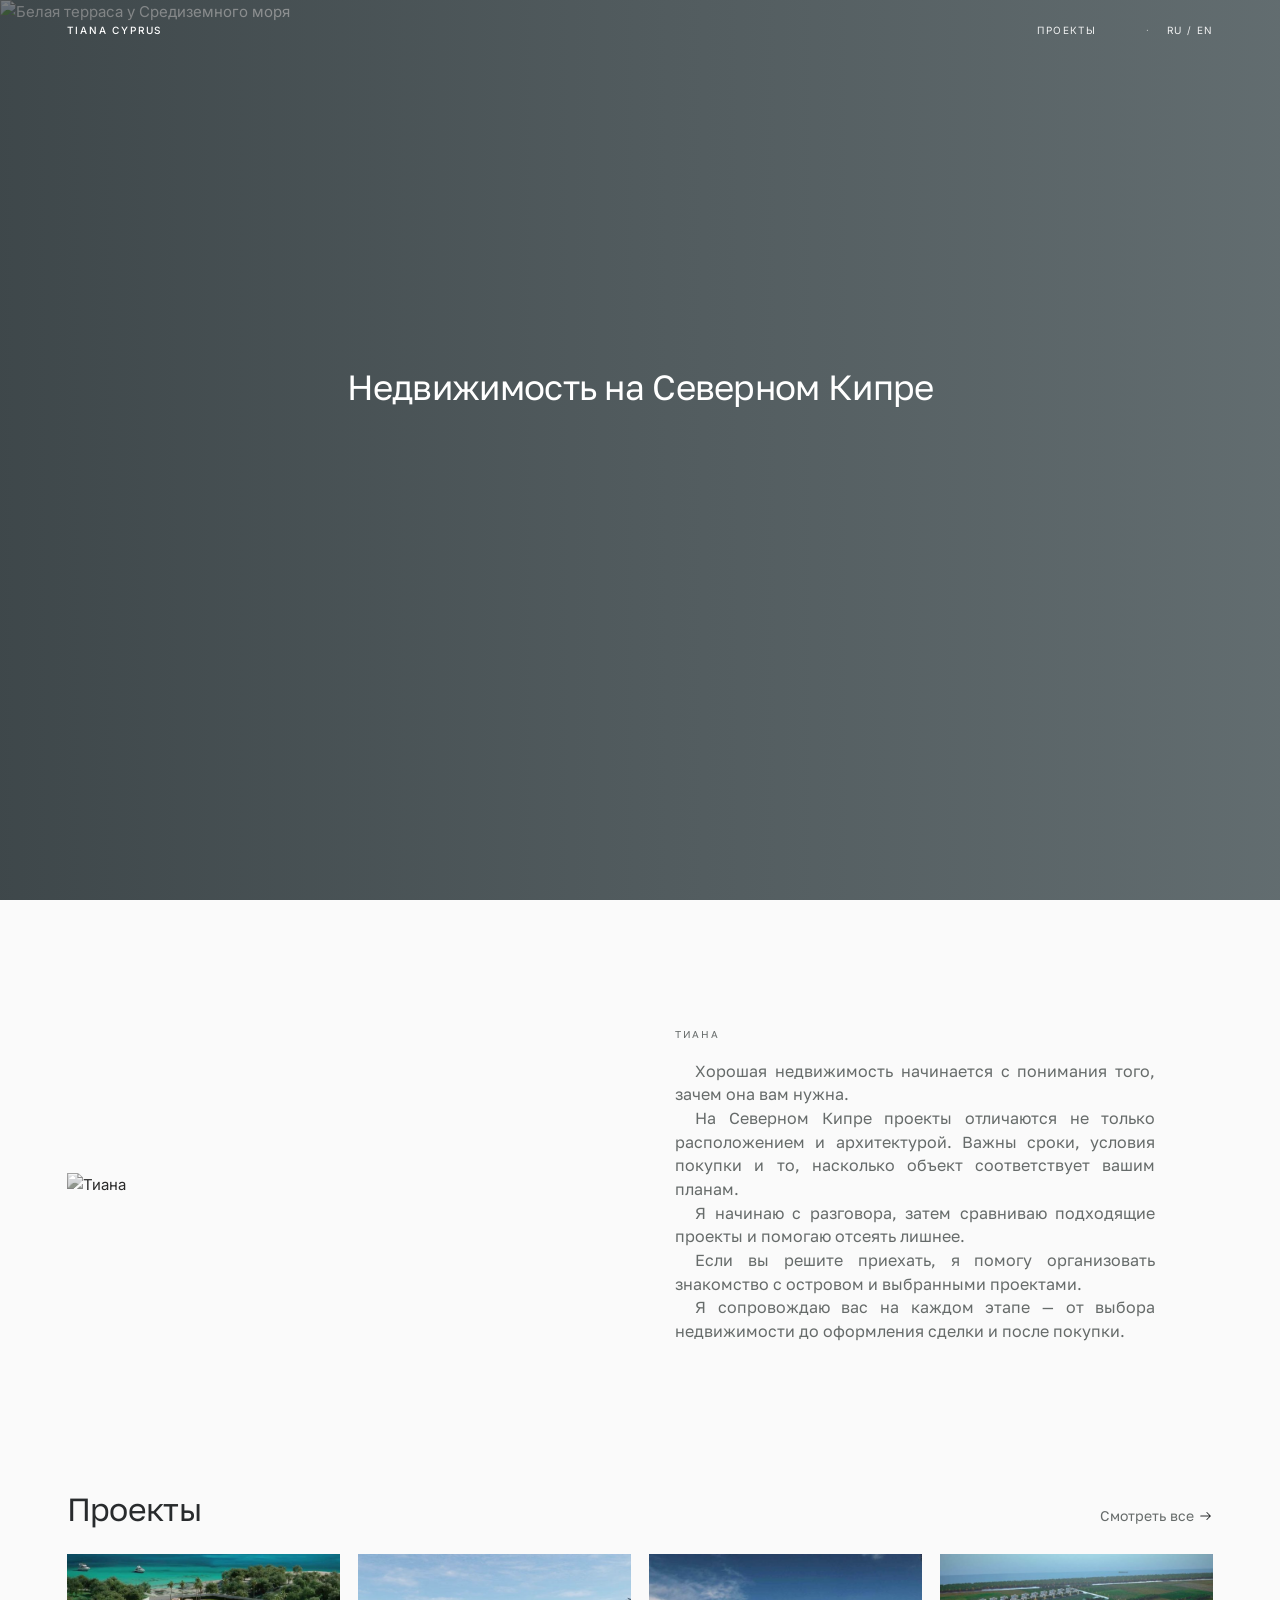
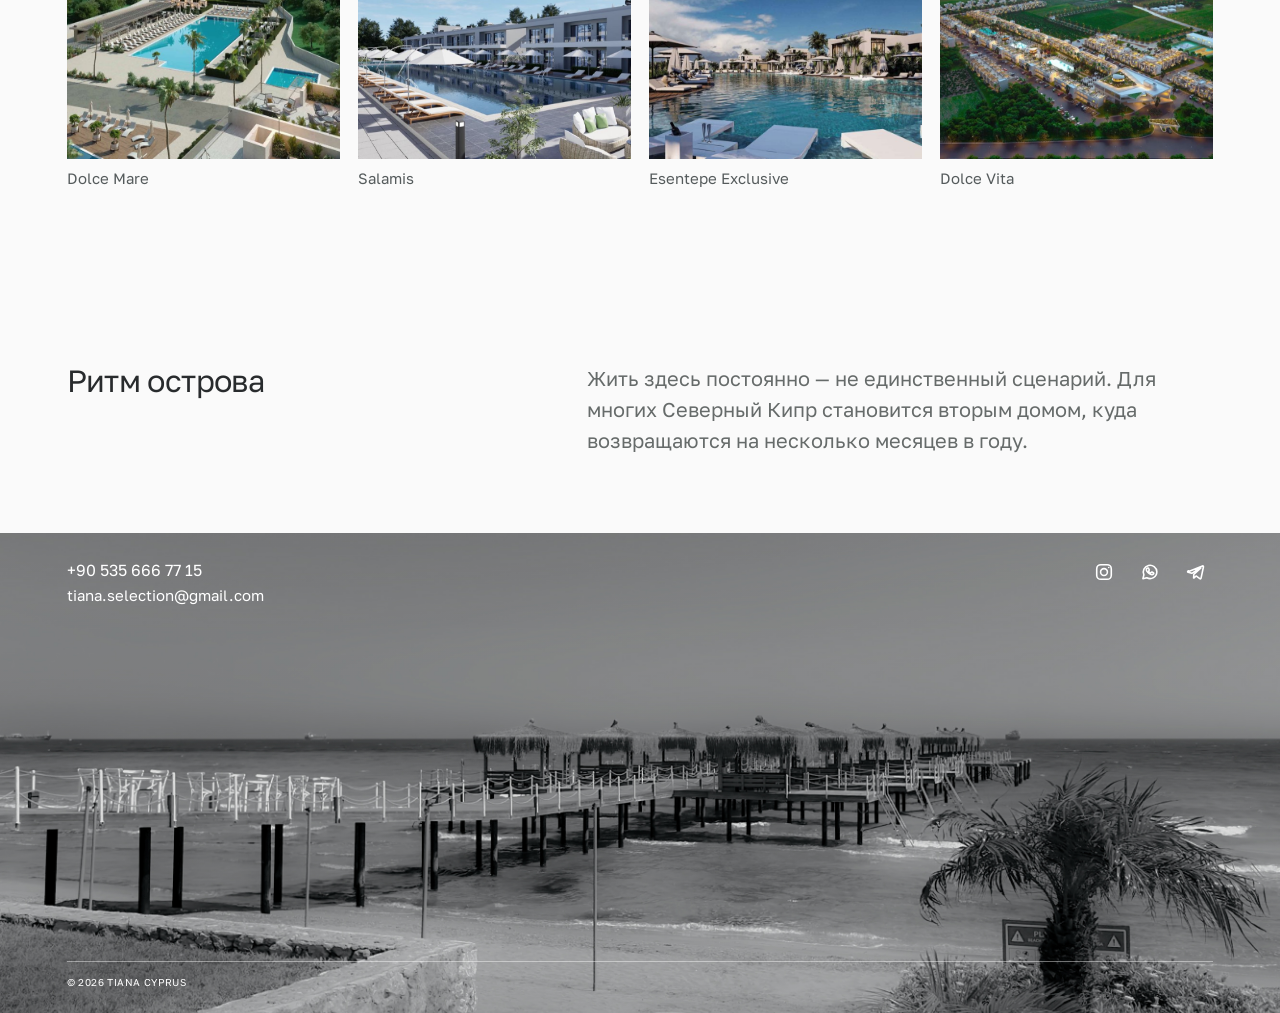
==== index.html @ 81db861c "Widen About editorial column and justify copy" ====
<!doctype html>
<html lang="ru">
<head>
<meta charset="utf-8"><meta name="viewport" content="width=device-width,initial-scale=1">
<title>TIANA CYPRUS — Недвижимость на Северном Кипре</title>
<meta name="description" content="Подбор недвижимости на Северном Кипре: квартиры, виллы и проекты у моря. Индивидуальный подход, сравнение вариантов и сопровождение покупки.">
<link rel="canonical" href="https://tianacyprus.com/">
<meta name="robots" content="index,follow">
<meta property="og:type" content="website">
<meta property="og:site_name" content="TIANA CYPRUS">
<meta property="og:title" content="TIANA CYPRUS — Недвижимость на Северном Кипре">
<meta property="og:description" content="Подбор недвижимости на Северном Кипре: квартиры, виллы и проекты у моря. Индивидуальный подход, сравнение вариантов и сопровождение покупки.">
<meta property="og:url" content="https://tianacyprus.com/">
<meta name="theme-color" content="#555B5C">
<link rel="icon" type="image/svg+xml" href="/favicon.svg?v=20261101-icons-final2">
<link rel="icon" href="/favicon.ico?v=20261101-icons-final2" sizes="any">
<link rel="icon" type="image/png" sizes="16x16" href="/favicon-16x16.png?v=20261101-icons-final2">
<link rel="icon" type="image/png" sizes="32x32" href="/favicon-32x32.png?v=20261101-icons-final2">
<link rel="apple-touch-icon" sizes="180x180" href="/apple-touch-icon.png?v=20261101-icons-final2">
<link rel="manifest" href="/site.webmanifest?v=20261101-icons-final2">
<link rel="preconnect" href="https://fonts.googleapis.com"><link rel="preconnect" href="https://fonts.gstatic.com" crossorigin>
<link href="https://fonts.googleapis.com/css2?family=Inter:wght@400;500;600&display=swap&subset=cyrillic" rel="stylesheet"><link href="https://fonts.googleapis.com/css2?family=Golos+Text:wght@400;500&display=swap" rel="stylesheet">
<style>
:root{--paper:#FAFAFA;--paper2:#FAFAFA;--ink:#282b2d;--soft:#666b6a;--line:#e0e3e1;--olive:#7d8678;--gutter:clamp(22px,5.2vw,84px);--serif:"Inter",Arial,sans-serif;--sans:"Inter",Arial,sans-serif}
*{box-sizing:border-box}html{scroll-behavior:smooth}body{margin:0;background:var(--paper);color:var(--ink);font:400 15px/1.65 var(--sans);-webkit-font-smoothing:antialiased}a{color:inherit;text-decoration:none}img{display:block;width:100%;height:100%;object-fit:cover}.wrap{max-width:1600px;margin:auto;padding-inline:var(--gutter)}
header{position:absolute;top:0;left:0;width:100%;z-index:10;display:flex;align-items:center;gap:34px;padding:22px var(--gutter);font-size:10px;letter-spacing:.14em;text-transform:uppercase;color:rgba(255,255,255,.9);background:transparent}.brand{font-weight:500;letter-spacing:.18em;color:#fff;margin-right:auto}.nav{display:flex;gap:0}.nav a{white-space:nowrap}.lang{white-space:nowrap}@media(min-width:761px){.nav a+a::before,.lang::before{content:"·";margin:0 16px;color:rgba(255,255,255,.58)}}
.hero{position:relative;width:100%;max-width:none;min-height:clamp(520px,72vh,760px);display:flex;align-items:center;justify-content:center;overflow:hidden;margin-top:0;margin-bottom:clamp(72px,10vw,130px);padding:0;color:#fff;background:#697477}.hero-copy{position:relative;z-index:2;width:min(90%,900px);max-width:900px;margin:0 auto;padding:0;text-align:center;transform:translateY(-6vh)}.eyebrow{font:500 10px/1.35 var(--sans);letter-spacing:.16em;text-transform:uppercase;color:rgba(255,255,255,.86);margin-bottom:18px}.hero h1{font:400 35px/1.18 "Golos Text",sans-serif;letter-spacing:-.02em;margin:0 0 16px;max-width:none;white-space:nowrap}.hero-subtitle{font:400 17px/1.55 "Golos Text",sans-serif;letter-spacing:.015em;margin:0 auto;max-width:none;color:rgba(255,255,255,.82)}.hero-link,.text-link{display:inline-flex;gap:8px;align-items:center;padding-bottom:4px;border-bottom:1px solid currentColor;font-size:10px;letter-spacing:.1em;text-transform:uppercase}.hero-link{font:500 13px/1.4 "Golos Text",sans-serif;letter-spacing:0;text-transform:none;color:#fff}.hero-image{position:absolute;inset:0;margin:0;overflow:hidden;z-index:0}.hero-image::after{content:"";position:absolute;inset:0;background:linear-gradient(90deg,rgba(16,23,26,.48) 0%,rgba(16,23,26,.25) 54%,rgba(16,23,26,.08) 100%)}.hero-image img{object-position:center 55%;filter:saturate(.62) brightness(.86)}
.section{padding-bottom:clamp(90px,12vw,170px)}.about{display:grid;grid-template-columns:minmax(0,38%) minmax(0,52%);gap:10%;align-items:center}.about-image{width:100%;aspect-ratio:auto;overflow:visible;max-width:none;justify-self:start;margin:0}.about-image img{display:block;width:100%;height:auto;object-fit:contain;filter:grayscale(.92)}.label{font-size:10px;letter-spacing:.2em;text-transform:uppercase;color:var(--soft);margin-bottom:22px}.about .label{font:400 10px/1.35 var(--sans);letter-spacing:.14em;margin-bottom:18px}.about h2{font:400 clamp(30px,2.35vw,34px)/1.25 "Golos Text",sans-serif;letter-spacing:-.015em;margin:0 0 16px;max-width:560px}.rhythm h2{font:500 clamp(24px,2.5vw,34px)/1.25 var(--sans);letter-spacing:-.018em;margin:0 0 20px}.about p{max-width:560px;color:var(--soft);font:400 clamp(16px,1.25vw,18px)/1.65 "Golos Text",sans-serif;margin:0}.about.section{padding-bottom:96px}
.step h3{font:400 17px/1.3 var(--sans);margin:0}.step p{margin:0;color:var(--soft);max-width:680px}
.projects-head{display:flex;justify-content:space-between;align-items:baseline;border-top:1px solid var(--line);padding-top:26px;margin-bottom:36px}.projects h2{font:500 clamp(27px,3vw,40px)/1.2 var(--sans);letter-spacing:-.018em;margin:0}.grid{display:grid;grid-template-columns:repeat(4,minmax(0,1fr));gap:18px}.card{aspect-ratio:1.2;overflow:hidden}.card img{filter:saturate(.92);transition:transform .6s}.card:hover img{transform:scale(1.02)}.photo-story{display:grid;grid-template-columns:repeat(12,minmax(0,1fr));column-gap:24px;row-gap:48px;margin:clamp(70px,9vw,120px) auto}.photo-story__large{grid-column:6 / -1;grid-row:1 / span 2;aspect-ratio:6/5;overflow:hidden;margin:0}.photo-story__large img{object-position:30% 50%}.photo-story__small{grid-column:2 / span 3;grid-row:2;align-self:end;margin:0}.photo-story__small img{display:block;width:100%;aspect-ratio:1/1;object-fit:cover;filter:grayscale(.85) contrast(1.05);transition:filter 1.2s ease}.photo-story__small:hover img{filter:none}.photo-story__small figcaption{margin-top:16px;font-size:13px;color:var(--soft)}
.rhythm{display:grid;grid-template-columns:4fr 6fr;gap:8vw;align-items:center;padding:clamp(38px,6vw,78px);background:var(--paper2)}.rhythm h2{margin-bottom:18px}.rhythm p{color:var(--soft);max-width:420px;margin:0}.rhythm-image{aspect-ratio:1.65;overflow:hidden}.rhythm-image img{object-position:center 52%}
 .island-copy{padding-block:clamp(44px,6vw,76px) 12px;max-width:980px}.island-copy .label{margin-bottom:14px}.island-copy p{max-width:690px;font:400 clamp(18px,2vw,26px)/1.5 var(--sans);color:var(--soft);margin:0}
.cta{display:flex;align-items:center;justify-content:space-between;gap:30px;padding-block:34px;border-top:1px solid var(--line);border-bottom:1px solid var(--line);margin-bottom:clamp(70px,9vw,120px)}.cta h2{font:500 clamp(22px,2.2vw,30px)/1.3 var(--sans);letter-spacing:-.015em;margin:0;max-width:660px}.cta-link{font-size:12px;letter-spacing:.11em;text-transform:uppercase;white-space:nowrap;border-bottom:1px solid currentColor;padding-bottom:5px}
footer{background:linear-gradient(180deg,rgba(48,52,54,.42) 0%,rgba(48,52,54,.94) 78%),url('https://tianacyprus.com/assets/img/cyprus-coast.jpg') center 58%/cover;color:#f3f0e9;padding:34px 0 24px}.footer-top{display:flex;align-items:flex-start;justify-content:space-between;gap:30px}.footer-name{font:300 22px/1.2 var(--serif)}.contacts{display:flex;gap:24px;flex-wrap:wrap;font-size:13px}.social{display:flex;gap:20px;font-size:11px;letter-spacing:.1em;text-transform:uppercase}.footer-bottom{border-top:1px solid #ffffff30;margin-top:30px;padding-top:16px;font-size:10px;letter-spacing:.13em;color:#c6c6c1;display:flex;justify-content:space-between}
@media(max-width:760px){header{padding:16px var(--gutter);gap:12px;font-size:9px}.nav{gap:14px}.nav .nav-work,.nav .nav-contact{display:none}.hero{min-height:72svh;max-height:700px;display:flex;align-items:flex-start;justify-content:flex-start;margin-top:0;margin-bottom:76px}.hero-copy{position:absolute;top:43%;left:50%;width:calc(100% - 48px);max-width:380px;margin:0;padding:0;transform:translate(-50%,-50%);text-align:center}.hero h1{font-size:clamp(17px,5vw,20px);line-height:1.2;letter-spacing:0;max-width:none;margin:0 auto;white-space:nowrap}.hero-image img{object-position:60% 50%}.about{grid-template-columns:minmax(0,1fr);gap:22px}.about-image{width:min(78%,340px);max-width:340px;aspect-ratio:auto;justify-self:start;margin-left:0;margin-right:auto}.about-copy{padding-left:0}.about h2{font:400 clamp(16px,5.6vw,22px)/1.3 "Golos Text",sans-serif;letter-spacing:0;max-width:none;margin:0 0 14px;white-space:nowrap}.about .label{margin-bottom:16px}.about p{font:400 16px/1.6 "Golos Text",sans-serif;color:var(--soft);max-width:340px;margin:0}.grid{grid-template-columns:repeat(2,minmax(0,1fr));gap:12px}.card{aspect-ratio:1.05}.photo-story{grid-template-columns:1fr;row-gap:28px;margin-block:64px}.photo-story__large{grid-column:1;grid-row:1;aspect-ratio:1/1;margin-inline:calc(-1 * var(--gutter))}.photo-story__small{grid-column:1;grid-row:2;width:62%}.rhythm{grid-template-columns:1fr;gap:22px;padding:24px}.rhythm-image{aspect-ratio:1.4;margin-inline:-24px}.rhythm h2{font-size:30px}.cta{display:block;padding-block:24px}.cta h2{font-size:25px;margin-bottom:20px}.footer-top{display:grid;grid-template-columns:1fr;gap:20px}.contacts{gap:14px 20px}.footer-bottom{font-size:9px}}


/* ---------- lower homepage: editorial grid, island pause, photo footer ---------- */
.projects.section {
  padding-bottom: clamp(72px, 6vw, 88px);
  font-family: "Golos Text", sans-serif;
}
.projects-head {
  justify-content: flex-start;
  border-top: 0;
  padding-top: 0;
  margin-bottom: 30px;
}
.projects-head h2 {
  font: 400 clamp(28px, 2.5vw, 36px)/1.2 "Golos Text", sans-serif;
  letter-spacing: -.02em;
}
.grid {
  display: grid;
  grid-template-columns: repeat(12, minmax(0, 1fr));
  column-gap: 20px;
  row-gap: 20px;
}
.card {
  grid-row: auto;
  margin: 0;
  height: clamp(260px, 24vw, 360px);
  aspect-ratio: auto;
  overflow: hidden;
}
.card:nth-child(1) { grid-column: 1 / span 5; }
.card:nth-child(2) { grid-column: 6 / -1; }
.card:nth-child(3) { grid-column: 1 / span 7; }
.card:nth-child(4) { grid-column: 8 / -1; }
.card img {
  width: 100%;
  height: 100%;
  object-fit: cover;
  object-position: center;
  filter: none;
  transition: none;
}
.card:hover img { transform: none; }
.all-projects {
  display: inline-flex;
  margin-top: 24px;
  padding-bottom: 3px;
  border-bottom: 1px solid currentColor;
  color: var(--soft);
  font: 400 13px/1.4 "Golos Text", sans-serif;
  letter-spacing: .01em;
}
.island-copy {
  display: grid;
  grid-template-columns: minmax(0, 4fr) minmax(0, 6fr);
  gap: 8vw;
  align-items: start;
  width: 100%;
  max-width: 1600px;
  margin: 0 auto;
  padding: clamp(64px, 6vw, 88px) var(--gutter);
  font-family: "Golos Text", sans-serif;
}
.island-copy h2 {
  margin: 0;
  font: 400 clamp(28px, 2.4vw, 34px)/1.2 "Golos Text", sans-serif;
  letter-spacing: -.02em;
}
.island-copy p {
  max-width: 640px;
  margin: 0;
  color: var(--soft);
  font: 400 20px/1.55 "Golos Text", sans-serif;
}
footer {
  display: flex;
  align-items: flex-end;
  min-height: clamp(480px, 68vh, 700px);
  padding: 32px 0 24px;
  background:
    linear-gradient(0deg, rgba(18,25,28,.62) 0%, rgba(18,25,28,.34) 52%, rgba(18,25,28,.12) 100%),
    url('https://tianacyprus.com/assets/img/cyprus-coast.jpg') center 55%/cover;
  color: #fff;
  font-family: "Golos Text", sans-serif;
}
.footer-inner { width: 100%; }
.footer-top {
  display: grid;
  grid-template-columns: minmax(0, 1fr) auto;
  align-items: end;
  gap: 32px;
}
.contacts, .social {
  display: flex;
  flex-wrap: wrap;
  gap: 20px 28px;
  font: 400 14px/1.5 "Golos Text", sans-serif;
}
.social {
  justify-content: flex-end;
  font-size: 13px;
}
.footer-bottom {
  display: flex;
  justify-content: space-between;
  gap: 20px;
  margin-top: 34px;
  padding: 0;
  border: 0;
  color: rgba(255,255,255,.78);
  font: 400 11px/1.4 "Golos Text", sans-serif;
  letter-spacing: .04em;
}
@media (max-width: 760px) {
  .projects.section { padding-bottom: 0; }
  .projects-head { margin-bottom: 20px; }
  .projects-head h2 { font-size: 28px; }
  .grid {
    grid-template-columns: minmax(0, 1fr);
    column-gap: 0;
    row-gap: 14px;
  }
  .card,
  .card:nth-child(1),
  .card:nth-child(2),
  .card:nth-child(3),
  .card:nth-child(4) {
    grid-column: 1 / -1;
    height: auto;
    aspect-ratio: 4 / 3;
  }
  .all-projects { margin-top: 20px; }
  .island-copy {
    grid-template-columns: minmax(0, 1fr);
    gap: 16px;
    padding-block: 72px;
  }
  .island-copy h2 { font-size: 28px; }
  .island-copy p {
    max-width: 340px;
    font-size: 18px;
    line-height: 1.55;
  }
  footer {
    min-height: 560px;
    padding: 32px 0 22px;
  }
  .footer-top {
    grid-template-columns: minmax(0, 1fr);
    gap: 24px;
  }
  .contacts, .social { gap: 14px 20px; }
  .social { justify-content: flex-start; }
  .footer-bottom {
    margin-top: 28px;
    font-size: 10px;
  }
}

</style>
</head><body>
<header class="wrap"><a class="brand" href="#">Tiana Cyprus</a><nav class="nav"><a class="nav-projects" href="#projects">Проекты</a></nav><span class="lang">RU / EN</span></header>
<main>
<section class="hero wrap"><div class="hero-copy"><h1>Недвижимость на&nbsp;Северном&nbsp;Кипре</h1></div><figure class="hero-image"><img src="https://tianacyprus.com/assets/img/hero.jpg" alt="Белая терраса у Средиземного моря"></figure></section>
<section class="about section wrap" id="about">
  <figure class="about-image">
    <img src="https://tianacyprus.com/assets/img/tiana-full.jpg" alt="Тиана">
  </figure>
  <div class="about-copy">
    <div class="label">ТИАНА</div>
    <div class="about-note">
      <p class="about-intro">Хорошая недвижимость начинается с понимания того, зачем она вам нужна.</p>
      <p>На Северном Кипре проекты отличаются не только расположением и архитектурой. Важны сроки, условия покупки и то, насколько объект соответствует вашим планам.</p>
      <p>Я начинаю с разговора, затем сравниваю подходящие проекты и помогаю отсеять лишнее.</p>
      <p>Если вы решите приехать, я помогу организовать знакомство с островом и выбранными проектами.</p>
      <p>Я сопровождаю вас на каждом этапе — от выбора недвижимости до оформления сделки и после покупки.</p>
    </div>
  </div>
</section>

<section class="projects section wrap projects-strip" id="projects">
  <div class="projects-head">
    <h2>Проекты</h2>
    <a class="projects-all" href="/projects/"><span>Смотреть все</span><svg class="projects-arrow" viewBox="0 0 16 16" aria-hidden="true" focusable="false"><path d="M2 8h11M9 4l4 4-4 4" fill="none" stroke="currentColor" stroke-width="1.15" stroke-linecap="round" stroke-linejoin="round"/></svg></a>
  </div>
  <div class="projects-carousel" role="region" aria-label="Проекты" tabindex="0">
    <figure class="project-slide"><img src="/preview/assets/projects/dolce-mare.jpg" alt="Dolce Mare" loading="lazy"><figcaption>Dolce Mare</figcaption></figure>
    <figure class="project-slide"><img src="/preview/assets/projects/salamis.jpg" alt="Salamis" loading="lazy"><figcaption>Salamis</figcaption></figure>
    <figure class="project-slide"><img src="/preview/assets/projects/esentepe-exclusive.jpg" alt="Esentepe Exclusive" loading="lazy"><figcaption>Esentepe Exclusive</figcaption></figure>
    <figure class="project-slide"><img src="/preview/assets/projects/dolce-vita.jpg" alt="Dolce Vita" loading="lazy"><figcaption>Dolce Vita</figcaption></figure>
    <figure class="project-slide"><img src="/preview/assets/projects/acol-marin.jpg" alt="Acol Marin" loading="lazy"><figcaption>Acol Marin</figcaption></figure>
    <figure class="project-slide"><img src="/preview/assets/projects/seafront.jpg" alt="Seafront" loading="lazy"><figcaption>Seafront</figcaption></figure>
  </div>
</section>
<section class="island-copy wrap" id="cyprus"><h2>Ритм острова</h2><p>Жить здесь постоянно — не единственный сценарий. Для многих Северный Кипр становится вторым домом, куда возвращаются на несколько месяцев в году.</p></section>
</main>
<footer id="contact" class="footer-one-image">
<div class="footer-desktop" aria-label="Контакты TIANA CYPRUS">
  <div class="footer-main">
    <figure class="footer-photo"><img src="/assets/img/footer-foot.jpg" alt="Морской пирс на побережье Северного Кипра"></figure>
    <div class="footer-copy">
      <div class="footer-info">
        <div class="footer-contacts">
          <a href="tel:+905356667715">+90 535 666 77 15</a>
          <a href="mailto:tiana.selection@gmail.com">tiana.selection@gmail.com</a>
        </div>
        <nav class="social" aria-label="Социальные сети">
          <a href="https://www.instagram.com/tianacyprus/" aria-label="Instagram"><svg viewBox="0 0 24 24" width="18" height="18" aria-hidden="true" focusable="false"><rect x="3.25" y="3.25" width="17.5" height="17.5" rx="5"/><circle cx="12" cy="12" r="4.1"/><circle class="icon-dot" cx="17.65" cy="6.55" r="1"/></svg></a>
          <a href="https://wa.me/905356667715" aria-label="WhatsApp"><svg viewBox="0 0 24 24" width="18" height="18" aria-hidden="true" focusable="false"><path d="M20.2 11.7a8.15 8.15 0 0 1-12.05 7.16L3.5 20l1.16-4.5A8.15 8.15 0 1 1 20.2 11.7Z"/><path d="M8.5 7.7c.25-.5.5-.5.8-.5h.55c.18 0 .38.08.5.4l.7 1.72c.1.24.1.4-.08.62l-.5.62c-.17.19-.14.38-.02.58.5.82 1.18 1.5 2.05 1.96.24.13.43.1.6-.1l.7-.82c.18-.2.38-.25.62-.15l1.65.78c.25.12.4.2.42.38.04.3-.12 1-.48 1.38-.36.4-1.02.67-1.66.66-.6 0-1.37-.2-2.34-.65-1.1-.5-2.18-1.36-3.05-2.43-.78-.96-1.25-2.02-1.35-2.8-.1-.78.15-1.3.4-1.65Z"/></svg></a>
          <a href="https://t.me/+905356667715" aria-label="Telegram"><svg viewBox="0 0 24 24" width="18" height="18" aria-hidden="true" focusable="false"><path d="m3.2 11.45 16.55-6.7c.75-.3 1.4.2 1.15 1.23l-2.82 13.3c-.2.94-.77 1.17-1.57.73l-4.4-3.25-2.12 2.05c-.25.25-.45.45-.9.45l.32-4.48 8.18-7.38c.36-.32-.08-.5-.56-.19l-10.1 6.36-4.35-1.36c-.95-.3-.98-.96.62-1.6Z"/></svg></a>
        </nav>
      </div>
      <div class="footer-brand">TIANA CYPRUS</div>
      <div class="footer-legal">© 2026 TIANA CYPRUS</div>
    </div>
  </div>
</div>
<div class="footer-mobile">
<div class="wrap footer-inner"><div class="footer-top"><div class="footer-name">TIANA CYPRUS</div><div class="contacts"><a class="contact-phone" href="tel:+905356667715">+90 535 666 77 15</a><a class="contact-email" href="mailto:tiana.selection@gmail.com">tiana.selection@gmail.com</a></div><nav class="social" aria-label="Социальные сети">
<a href="https://wa.me/905356667715" aria-label="WhatsApp"><svg viewBox="0 0 24 24" aria-hidden="true" focusable="false"><path d="M20.2 11.7a8.15 8.15 0 0 1-12.05 7.16L3.5 20l1.16-4.5A8.15 8.15 0 1 1 20.2 11.7Z"/><path d="M8.5 7.7c.25-.5.5-.5.8-.5h.55c.18 0 .38.08.5.4l.7 1.72c.1.24.1.4-.08.62l-.5.62c-.17.19-.14.38-.02.58.5.82 1.18 1.5 2.05 1.96.24.13.43.1.6-.1l.7-.82c.18-.2.38-.25.62-.15l1.65.78c.25.12.4.2.42.38.04.3-.12 1-.48 1.38-.36.4-1.02.67-1.66.66-.6 0-1.37-.2-2.34-.65-1.1-.5-2.18-1.36-3.05-2.43-.78-.96-1.25-2.02-1.35-2.8-.1-.78.15-1.3.4-1.65Z"/></svg></a>
<a href="https://t.me/+905356667715" aria-label="Telegram"><svg viewBox="0 0 24 24" aria-hidden="true" focusable="false"><path d="m3.2 11.45 16.55-6.7c.75-.3 1.4.2 1.15 1.23l-2.82 13.3c-.2.94-.77 1.17-1.57.73l-4.4-3.25-2.12 2.05c-.25.25-.45.45-.9.45l.32-4.48 8.18-7.38c.36-.32-.08-.5-.56-.19l-10.1 6.36-4.35-1.36c-.95-.3-.98-.96.62-1.6Z"/></svg></a>
<a href="https://www.instagram.com/tianacyprus/" aria-label="Instagram"><svg viewBox="0 0 24 24" aria-hidden="true" focusable="false"><rect x="3.25" y="3.25" width="17.5" height="17.5" rx="5"/><circle cx="12" cy="12" r="4.1"/><circle class="icon-dot" cx="17.65" cy="6.55" r="1"/></svg></a>
</nav></div><div class="footer-bottom"><span>© Tiana Cyprus 2026</span></div></div>
</div>
</footer>

<style>
/* Preview-only project carousel */
.projects-strip.projects.section{padding-top:clamp(44px,5.5vw,78px);padding-bottom:clamp(84px,10vw,144px)}
.projects-strip .projects-head{display:flex;justify-content:space-between;align-items:baseline;gap:24px;border:0;padding:0;margin:0 0 26px}
.projects-strip .projects-head h2{font:400 clamp(28px,2.5vw,36px)/1.2 "Golos Text",sans-serif;letter-spacing:-.02em;margin:0}
.projects-all{flex:none;color:var(--soft);font:400 14px/1.4 "Golos Text",sans-serif;letter-spacing:0;white-space:nowrap}
.projects-carousel{display:flex;gap:24px;overflow-x:auto;overscroll-behavior-x:contain;scroll-snap-type:x mandatory;scroll-behavior:smooth;-webkit-overflow-scrolling:touch;scrollbar-width:thin;scrollbar-color:#c9cdca transparent;padding-bottom:8px}
.projects-carousel::-webkit-scrollbar{height:4px}
.projects-carousel::-webkit-scrollbar-track{background:transparent}
.projects-carousel::-webkit-scrollbar-thumb{background:#c9cdca}
.project-slide{flex:0 0 calc((100% - 48px)/3);min-width:0;margin:0;scroll-snap-align:start}
.project-slide img{display:block;width:100%;height:auto;aspect-ratio:1.42;object-fit:cover}
.project-slide figcaption{padding-top:12px;color:var(--ink);font:400 18px/1.35 "Golos Text",sans-serif;letter-spacing:-.01em}
@media(max-width:760px){
 .projects-strip.projects.section{padding-top:40px;padding-bottom:76px}
 .projects-strip .projects-head{margin-bottom:20px}
 .projects-strip .projects-head h2{font-size:28px}
 .projects-all{font-size:13px}
 .projects-carousel{gap:16px;margin-right:calc(-1 * var(--gutter));padding-right:var(--gutter);scroll-padding-left:0}
 .project-slide{flex-basis:82%}
 .project-slide img{aspect-ratio:1.34}
 .project-slide figcaption{padding-top:10px;font-size:17px}
}
</style>
<script>
(() => {
  const portrait = document.querySelector(".about-image");
  const hasTouch = navigator.maxTouchPoints > 0 || "ontouchstart" in window;
  if (!portrait || !hasTouch) return;

  portrait.setAttribute("role", "button");
  portrait.setAttribute("tabindex", "0");
  portrait.setAttribute("aria-pressed", "false");
  portrait.setAttribute("aria-label", "Показать фотографию в приглушённом цвете");

  const toggleColor = () => {
    const active = portrait.classList.toggle("is-color");
    portrait.setAttribute("aria-pressed", String(active));
    portrait.setAttribute(
      "aria-label",
      active ? "Вернуть чёрно-белую фотографию" : "Показать фотографию в приглушённом цвете"
    );
  };

  let keyboardActivated = false;
  portrait.addEventListener("click", (event) => {
    event.preventDefault();
    if (event.detail === 0 && keyboardActivated) {
      keyboardActivated = false;
      return;
    }
    keyboardActivated = false;
    toggleColor();
  });

  portrait.addEventListener("keydown", (event) => {
    if (event.key === "Enter" || event.key === " ") {
      event.preventDefault();
      keyboardActivated = true;
      toggleColor();
    }
  });
})();
</script>
</body></html>

<style>
/* Editorial project publications — preview only */
.projects.section {
  padding-top: clamp(44px, 5.5vw, 78px);
  padding-bottom: clamp(84px, 10vw, 144px);
}
.projects-head {
  margin-bottom: clamp(44px, 6vw, 84px);
}
.projects-head h2 {
  font-family: "Golos Text", sans-serif;
}
.project-stories {
  display: grid;
  row-gap: clamp(64px, 9vw, 128px);
}
.project-entry {
  display: grid;
  grid-template-columns: repeat(12, minmax(0, 1fr));
  column-gap: 20px;
  align-items: center;
  margin: 0;
}
.project-image {
  margin: 0;
  overflow: hidden;
}
.project-image img {
  display: block;
  width: 100%;
  height: auto;
  aspect-ratio: 1.58;
  object-fit: cover;
  object-position: center;
}
.project-entry--one .project-image { grid-column: 1 / span 7; }
.project-entry--one .project-caption { grid-column: 9 / span 3; }
.project-entry--two .project-image { grid-column: 6 / -1; grid-row: 1; }
.project-entry--two .project-caption { grid-column: 2 / span 3; grid-row: 1; }
.project-entry--three .project-image { grid-column: 1 / span 6; }
.project-entry--three .project-caption { grid-column: 8 / span 4; }
.project-entry--four .project-image { grid-column: 6 / -1; grid-row: 1; }
.project-entry--four .project-caption { grid-column: 2 / span 3; grid-row: 1; }
.project-caption h3 {
  margin: 0;
  color: var(--ink);
  font: 400 clamp(19px, 1.65vw, 23px)/1.35 "Golos Text", sans-serif;
  letter-spacing: -.01em;
}
@media (max-width: 760px) {
  .projects.section {
    padding-top: 40px;
    padding-bottom: 76px;
  }
  .projects-head { margin-bottom: 30px; }
  .project-stories { row-gap: 50px; }
  .project-entry,
  .project-entry--one,
  .project-entry--two,
  .project-entry--three,
  .project-entry--four {
    display: flex;
    flex-direction: column;
    align-items: stretch;
    gap: 15px;
  }
  .project-image,
  .project-caption {
    width: 100%;
  }
  .project-image img {
    aspect-ratio: 1.32;
    object-fit: cover;
  }
  .project-caption h3 {
    font-size: 19px;
    line-height: 1.35;
  }
}

/* Compact, quieter preview carousel */
.projects-strip.projects.section {
  padding-top: clamp(40px, 4.5vw, 64px);
  padding-bottom: clamp(32px, 3.5vw, 48px);
}
.projects-strip .projects-head { margin-bottom: 20px; }
.projects-strip .projects-carousel { gap: 18px; }
.projects-strip .project-slide { flex: 0 0 calc((100% - 54px) / 4); }
.projects-strip .project-slide img {
  width: 100%;
  aspect-ratio: 4 / 3;
  object-fit: cover;
  object-position: center center;
  filter: saturate(.88);
}
.projects-strip .project-slide figcaption {
  padding-top: 9px;
  color: #555b5c;
  font: 400 15px/1.35 "Golos Text", sans-serif;
  letter-spacing: 0;
}
.island-copy.wrap { padding-block-start: 42px; }
@media (max-width: 760px) {
  .projects-strip.projects.section {
    padding-top: 36px;
    padding-bottom: 34px;
  }
  .projects-strip .projects-head { margin-bottom: 16px; }
  .projects-strip .projects-carousel { gap: 14px; }
  .projects-strip .project-slide { flex-basis: 78%; }
  .projects-strip .project-slide img { aspect-ratio: 4 / 3; }
  .projects-strip .project-slide figcaption {
    padding-top: 8px;
    font-size: 14px;
  }
  .island-copy.wrap { padding-block-start: 32px; }
}

/* Restore approved viewport scale and the prior section rhythm */
.hero.wrap {
  height: 100vh;
  min-height: 100vh;
  max-height: none;
}
.projects-strip.projects.section {
  padding-top: clamp(44px, 5.5vw, 78px);
  padding-bottom: clamp(84px, 10vw, 144px);
}
.projects-strip .projects-head { margin-bottom: 26px; }
.island-copy.wrap { padding-block-start: clamp(64px, 6vw, 88px); }
@media (max-width: 760px) {
  .hero.wrap {
    height: 100vh;
    height: 100dvh;
    min-height: 100vh;
    min-height: 100dvh;
    max-height: none;
  }
  .projects-strip.projects.section {
    padding-top: 40px;
    padding-bottom: 76px;
  }
  .projects-strip .projects-head { margin-bottom: 20px; }
  .island-copy.wrap { padding-block-start: 72px; }
}

/* Final responsive navigation, viewport sizing, and footer edge */
@media (min-width: 761px) {
  .hero.wrap { height: 100vh; min-height: 100vh; max-height: none; }
}
@media (max-width: 760px) {
  .hero.wrap {
    height: 100vh;
    min-height: 100vh;
    height: 100svh;
    min-height: 100svh;
    height: 100dvh;
    min-height: 100dvh;
    max-height: none;
  }
  .lang::before {
    content: "·";
    margin: 0 8px;
    color: rgba(255,255,255,.58);
  }
  footer#contact {
    width: 100%;
    margin: 0;
    overflow: hidden;
    background-repeat: no-repeat;
    background-color: var(--paper);
  }
}

/* Projects arrow/scrollbar and compact left-aligned contact footer */
.projects-all {
  display: inline-flex;
  align-items: center;
  gap: 5px;
  color: var(--soft);
}
.projects-arrow {
  display: block;
  width: 14px;
  height: 14px;
  flex: none;
  color: var(--ink);
}
.projects-carousel {
  scrollbar-width: none;
  -ms-overflow-style: none;
}
.projects-carousel::-webkit-scrollbar {
  display: none;
  width: 0;
  height: 0;
}
footer#contact {
  background:
    radial-gradient(ellipse 72% 55% at 14% 100%, rgba(13,20,22,.34) 0%, rgba(13,20,22,.13) 48%, rgba(13,20,22,0) 100%),
    url('https://tianacyprus.com/assets/img/cyprus-coast.jpg') center 55%/cover no-repeat;
  background-repeat: no-repeat;
}
footer#contact .footer-top {
  display: flex;
  flex-direction: column;
  align-items: flex-start;
  justify-content: flex-end;
  gap: 12px;
}
footer#contact .contacts {
  display: flex;
  flex-direction: column;
  align-items: flex-start;
  gap: 3px;
  font: 400 13px/1.5 "Golos Text", sans-serif;
}
footer#contact .social {
  display: flex;
  align-items: center;
  justify-content: flex-start;
  gap: 0;
  font: 400 12px/1.5 "Golos Text", sans-serif;
  letter-spacing: .02em;
  text-transform: none;
}
footer#contact .social a + a::before {
  content: "·";
  display: inline-block;
  margin: 0 9px;
  color: rgba(255,255,255,.72);
}
footer#contact .footer-bottom {
  display: block;
  margin-top: 14px;
  padding: 0;
  border: 0;
  color: rgba(255,255,255,.78);
  font: 400 10px/1.4 "Golos Text", sans-serif;
  letter-spacing: .04em;
}
@media (max-width: 760px) {
  footer#contact {
    align-items: flex-end;
    padding: 32px 0 22px;
    min-height: 560px;
  }
  footer#contact .footer-inner {
    min-width: 0;
  }
  footer#contact .contacts,
  footer#contact .social {
    max-width: 100%;
    font-size: 12px;
  }
}

/* Editorial rhythm and coast footer */
.projects-strip.projects.section {
  padding-bottom: clamp(68px, 8vw, 112px);
}
.island-copy.wrap {
  padding-block-start: clamp(54px, 5vw, 72px);
}
footer#contact {
  height: 100vw;
  min-height: 100vw;
  max-height: none;
  padding: 32px 0 24px;
  background: url('https://tianacyprus.com/assets/img/cyprus-coast.jpg') center center / cover no-repeat;
  color: #fff;
}
footer#contact .footer-top {
  display: flex;
  flex-direction: column;
  align-items: flex-start;
  justify-content: flex-end;
  gap: 10px;
}
footer#contact .footer-name {
  color: #fff;
  font: 400 10px/1.4 "Golos Text", sans-serif;
  letter-spacing: .16em;
}
footer#contact .contacts {
  display: flex;
  flex-direction: column;
  align-items: flex-start;
  gap: 3px;
  font-family: "Golos Text", sans-serif;
  flex-wrap: nowrap;
}
footer#contact .contact-phone {
  color: #fff;
  font: 400 18px/1.35 "Golos Text", sans-serif;
  letter-spacing: -.01em;
  white-space: nowrap;
}
footer#contact .contact-email {
  color: rgba(255,255,255,.92);
  font: 400 14px/1.5 "Golos Text", sans-serif;
  white-space: nowrap;
}
footer#contact .social {
  display: flex;
  align-items: center;
  justify-content: flex-start;
  gap: 0;
  white-space: nowrap;
  color: #fff;
  font: 400 12px/1.5 "Golos Text", sans-serif;
  letter-spacing: .02em;
  text-transform: none;
}
footer#contact .social a + a::before {
  content: "·";
  display: inline-block;
  margin: 0 9px;
  color: rgba(255,255,255,.82);
}
footer#contact .footer-bottom {
  display: block;
  margin-top: 20px;
  padding: 0;
  border: 0;
  color: rgba(255,255,255,.82);
  font: 400 10px/1.4 "Golos Text", sans-serif;
  letter-spacing: .04em;
}
@media (max-width: 760px) {
  .about.section { padding-bottom: 80px; }
  .projects-strip.projects.section { padding-bottom: 60px; }
  .island-copy.wrap { padding-block-start: 54px; }
  footer#contact {
    height: auto;
    min-height: 560px;
    padding: 32px 0 22px;
    background-position: center 55%;
  }
  footer#contact .footer-top { gap: 9px; }
  footer#contact .footer-bottom { margin-top: 18px; }
}
</style>

<style>
/* Published desktop footer composition from the approved preview */
/* Desktop footer preview based on the supplied composition: monochrome pier panorama with white details along the bottom. */
@media (min-width:761px) {
  footer#contact.footer-one-image { position:relative; display:block; width:100%; height:auto; min-height:0; max-height:none; margin:0; padding:0; overflow:hidden; background:#FAFAFA; color:#fff; }
  footer#contact .footer-mobile { display:none !important; }
  footer#contact .footer-desktop { display:block; width:100%; }
  footer#contact .footer-main { position:relative; width:100%; max-width:none; height:clamp(420px,36.11vw,530px); margin:0; display:block; overflow:hidden; background:#333; }
  footer#contact .footer-photo { position:absolute; inset:0; z-index:0; width:100%; height:100%; margin:0; overflow:hidden; }
  footer#contact .footer-photo img { display:block; width:100%; height:100%; object-fit:cover; object-position:50% 72%; filter:none; }
  footer#contact .footer-photo::after { content:""; position:absolute; inset:55% 0 0; pointer-events:none; background:linear-gradient(to top,rgba(12,15,17,.38) 0%,rgba(12,15,17,.17) 38%,rgba(12,15,17,.04) 72%,rgba(12,15,17,0) 100%); }
  footer#contact .footer-copy { position:absolute; z-index:1; inset:0; left:50%; transform:translateX(-50%); display:grid; grid-template-columns:minmax(0,1fr) auto; grid-template-rows:minmax(0,1fr) auto; align-items:end; width:100%; max-width:1600px; height:100%; margin:0; padding:0 var(--gutter) 24px; box-sizing:border-box; background:transparent; }
  footer#contact .footer-info { grid-column:1; grid-row:1; align-self:start; display:flex; flex-direction:column; align-items:flex-start; gap:15px; margin:26px 0 0; }
  footer#contact .footer-contacts { display:flex; flex-direction:column; align-items:flex-start; gap:3px; }
  footer#contact .footer-contacts a:first-child { color:#303538; font:400 18px/1.4 "Golos Text",sans-serif; white-space:nowrap; }
  footer#contact .footer-contacts a:last-child { color:rgba(48,53,56,.92); font:400 15px/1.5 "Golos Text",sans-serif; white-space:nowrap; }
  footer#contact .footer-info .social { display:flex; align-items:center; gap:8px; margin:0; color:#303538; }
  footer#contact .footer-info .social a { display:flex; align-items:center; justify-content:center; width:34px; height:34px; color:inherit; }
  footer#contact .footer-info .social svg { width:23px; height:23px; fill:none; stroke:currentColor; stroke-width:1.6; stroke-linecap:round; stroke-linejoin:round; }
  footer#contact .footer-info .social svg .icon-dot { fill:currentColor; stroke:none; }
  footer#contact .footer-brand { grid-column:2; grid-row:1; align-self:end; margin:0 0 26px; color:#f5f6f6; font:400 clamp(14px,1.15vw,17px)/1.4 "Golos Text",sans-serif; letter-spacing:.11em; white-space:nowrap; }
  footer#contact .footer-legal { grid-column:1/-1; grid-row:2; width:100%; margin:0; padding:13px 0 0; border-top:1px solid rgba(245,246,246,.46); color:rgba(245,246,246,.92); font:400 10px/1.4 "Golos Text",sans-serif; letter-spacing:.06em; }
}
@media (max-width:760px) { footer#contact .footer-desktop { display:none !important; } footer#contact .footer-mobile { display:block; } }
/* Separate desktop footer preview: shared Hero grid and typography */
@media (min-width: 761px) {
  footer#contact.footer-one-image {
    height: auto !important;
    min-height: 0 !important;
    padding: 0 !important;
    overflow: hidden;
  }
  footer#contact .footer-main {
    height: clamp(480px, 36.11vw, 540px) !important;
  }
  footer#contact .footer-photo img {
    object-fit: cover !important;
    object-position: 50% 72% !important;
    filter: none !important;
  }
  footer#contact .footer-photo::after {
    content: "" !important;
    position: absolute !important;
    inset: 0 !important;
    pointer-events: none !important;
    background: linear-gradient(
      to bottom,
      rgba(0,0,0,.09) 0%,
      rgba(0,0,0,.10) 25%,
      rgba(0,0,0,.115) 50%,
      rgba(0,0,0,.135) 66%,
      rgba(0,0,0,.17) 88%,
      rgba(0,0,0,.17) 100%
    ) !important;
  }
  footer#contact .footer-copy {
    grid-template-columns: minmax(0,1fr) auto !important;
    grid-template-rows: minmax(0,1fr) auto !important;
    padding: 0 var(--gutter) 24px !important;
  }
  footer#contact .footer-info {
    grid-column: 1 / -1 !important;
    grid-row: 1 !important;
    align-self: start !important;
    display: grid !important;
    grid-template-columns: minmax(0,1fr) auto !important;
    align-items: start !important;
    width: 100% !important;
    gap: 20px !important;
    margin: 26px 0 0 !important;
  }
  footer#contact .footer-contacts {
    grid-column: 1 !important;
    grid-row: 1 !important;
    display: flex !important;
    flex-direction: column !important;
    align-items: flex-start !important;
    gap: 3px !important;
  }
  footer#contact .footer-contacts a:first-child,
  footer#contact .footer-contacts a:last-child {
    color: #fff !important;
    font-family: "Golos Text", sans-serif !important;
    font-weight: 400 !important;
    letter-spacing: 0 !important;
    white-space: nowrap !important;
  }
  footer#contact .footer-contacts a:first-child { font-size: 16px !important; line-height: 1.45 !important; }
  footer#contact .footer-contacts a:last-child { font-size: 15px !important; line-height: 1.45 !important; }
  footer#contact .footer-info .social {
    grid-column: 2 !important;
    grid-row: 1 !important;
    justify-self: end !important;
    display: flex !important;
    flex-direction: row !important;
    align-items: center !important;
    justify-content: flex-end !important;
    gap: 12px !important;
    margin: -4px 0 0 !important;
    color: #fff !important;
  }
  footer#contact .footer-info .social a {
    display: inline-flex !important;
    width: 34px !important;
    height: 34px !important;
    align-items: center !important;
    justify-content: center !important;
    color: #fff !important;
  }
  footer#contact .footer-info .social a + a::before { content: none !important; }
  footer#contact .footer-info .social svg {
    display: block !important;
    width: 20px !important;
    height: 20px !important;
    fill: none !important;
    stroke: #fff !important;
    stroke-width: 1.9 !important;
    stroke-linecap: round !important;
    stroke-linejoin: round !important;
    opacity: 1 !important;
    filter: none !important;
  }
  footer#contact .footer-info .social svg .icon-dot { fill: #fff !important; stroke: none !important; }
  footer#contact .footer-brand { display: none !important; }
  footer#contact .footer-legal {
    grid-column: 1 / -1 !important;
    grid-row: 2 !important;
    color: #fff !important;
    border-color: rgba(255,255,255,.42) !important;
    font-family: "Golos Text", sans-serif !important;
    font-weight: 400 !important;
    letter-spacing: .04em !important;
  }
}

/* Hero entrance and About portrait interaction */
@keyframes hero-title-from-right {
  from { opacity: 0; transform: translateX(28px); }
  to { opacity: 1; transform: translateX(0); }
}
.hero h1 { animation: hero-title-from-right .9s cubic-bezier(.22,.61,.36,1) both; }
@media (max-width: 760px) {
  @keyframes hero-title-from-right-mobile {
    from { left: 14px; }
    to { left: 0; }
  }
  .hero h1 {
    position: relative;
    animation: hero-title-from-right-mobile .65s cubic-bezier(.22,.61,.36,1) both;
  }
}
.about-image img { filter: grayscale(.92); transition: filter 1.2s ease; }
@media (hover: hover) and (pointer: fine) { .about-image:hover img { filter: grayscale(.25); } }
.about-image.is-color img { filter: grayscale(.25); }
@media (prefers-reduced-motion: reduce) {
  .hero h1 { animation: none; }
  .about-image img { transition: none; }
}
@media (max-width: 760px) {
  footer#contact .footer-mobile .social {
    display:flex !important; flex-direction:row !important; align-items:center !important;
    justify-content:flex-start !important; gap:8px !important; white-space:nowrap !important;
    color:#fff !important; font-size:0 !important; letter-spacing:0 !important; text-transform:none !important;
  }
  footer#contact .footer-mobile .social a,
  footer#contact .footer-mobile .social a + a {
    display:inline-flex !important; flex:0 0 44px !important; width:44px !important; min-width:44px !important;
    height:44px !important; min-height:44px !important; align-items:center !important; justify-content:center !important;
    padding:0 !important; color:#fff !important; background:transparent !important; border:0 !important;
    box-shadow:none !important; touch-action:manipulation;
  }
  footer#contact .footer-mobile .social a + a::before { content:none !important; }
  footer#contact .footer-mobile .social svg {
    display:block !important; width:23px !important; height:23px !important; fill:none !important;
    stroke:#fff !important; stroke-width:1.9 !important; stroke-linecap:round !important;
    stroke-linejoin:round !important; opacity:1 !important; filter:none !important;
  }
  footer#contact .footer-mobile .social svg .icon-dot { fill:#fff !important; stroke:none !important; }
}
/* Editorial About composition: justified journal column */
.about-copy {
  display: flex;
  flex-direction: column;
  align-items: flex-start;
  gap: 18px;
  width: 100%;
  max-width: 480px;
  margin-inline: auto;
}
.about-copy .label {
  margin: 0;
  color: var(--soft);
  font: 400 10px/1.35 "Golos Text", sans-serif;
  letter-spacing: .16em;
}
.about-note {
  width: 100%;
  max-width: 480px;
  color: var(--soft);
  font: 400 16px/1.48 "Golos Text", sans-serif;
  text-align: justify;
  text-justify: inter-word;
  hyphens: auto;
  -webkit-hyphens: auto;
  overflow-wrap: normal;
}
.about-note p {
  max-width: 100%;
  margin: 0;
  color: var(--soft);
  font: 400 16px/1.48 "Golos Text", sans-serif;
  letter-spacing: 0;
  text-indent: 1.25em;
  text-align: justify;
  text-justify: inter-word;
  hyphens: auto;
  -webkit-hyphens: auto;
}
.about.section { padding-bottom: clamp(52px, 6vw, 76px); }
@media (max-width: 760px) {
  .about { align-items: start; gap: 24px; }
  .about-copy {
    width: 100%;
    max-width: 480px;
    margin: 0 auto;
    gap: 16px;
  }
  .about-copy .label { font-size: 10px; }
  .about-note,
  .about-note p {
    font-size: 14.5px;
    line-height: 1.46;
    text-align: justify;
    text-justify: inter-word;
    hyphens: auto;
    -webkit-hyphens: auto;
  }
  .about-note { max-width: 100%; }
  .about.section { padding-bottom: 56px; }
}
</style>
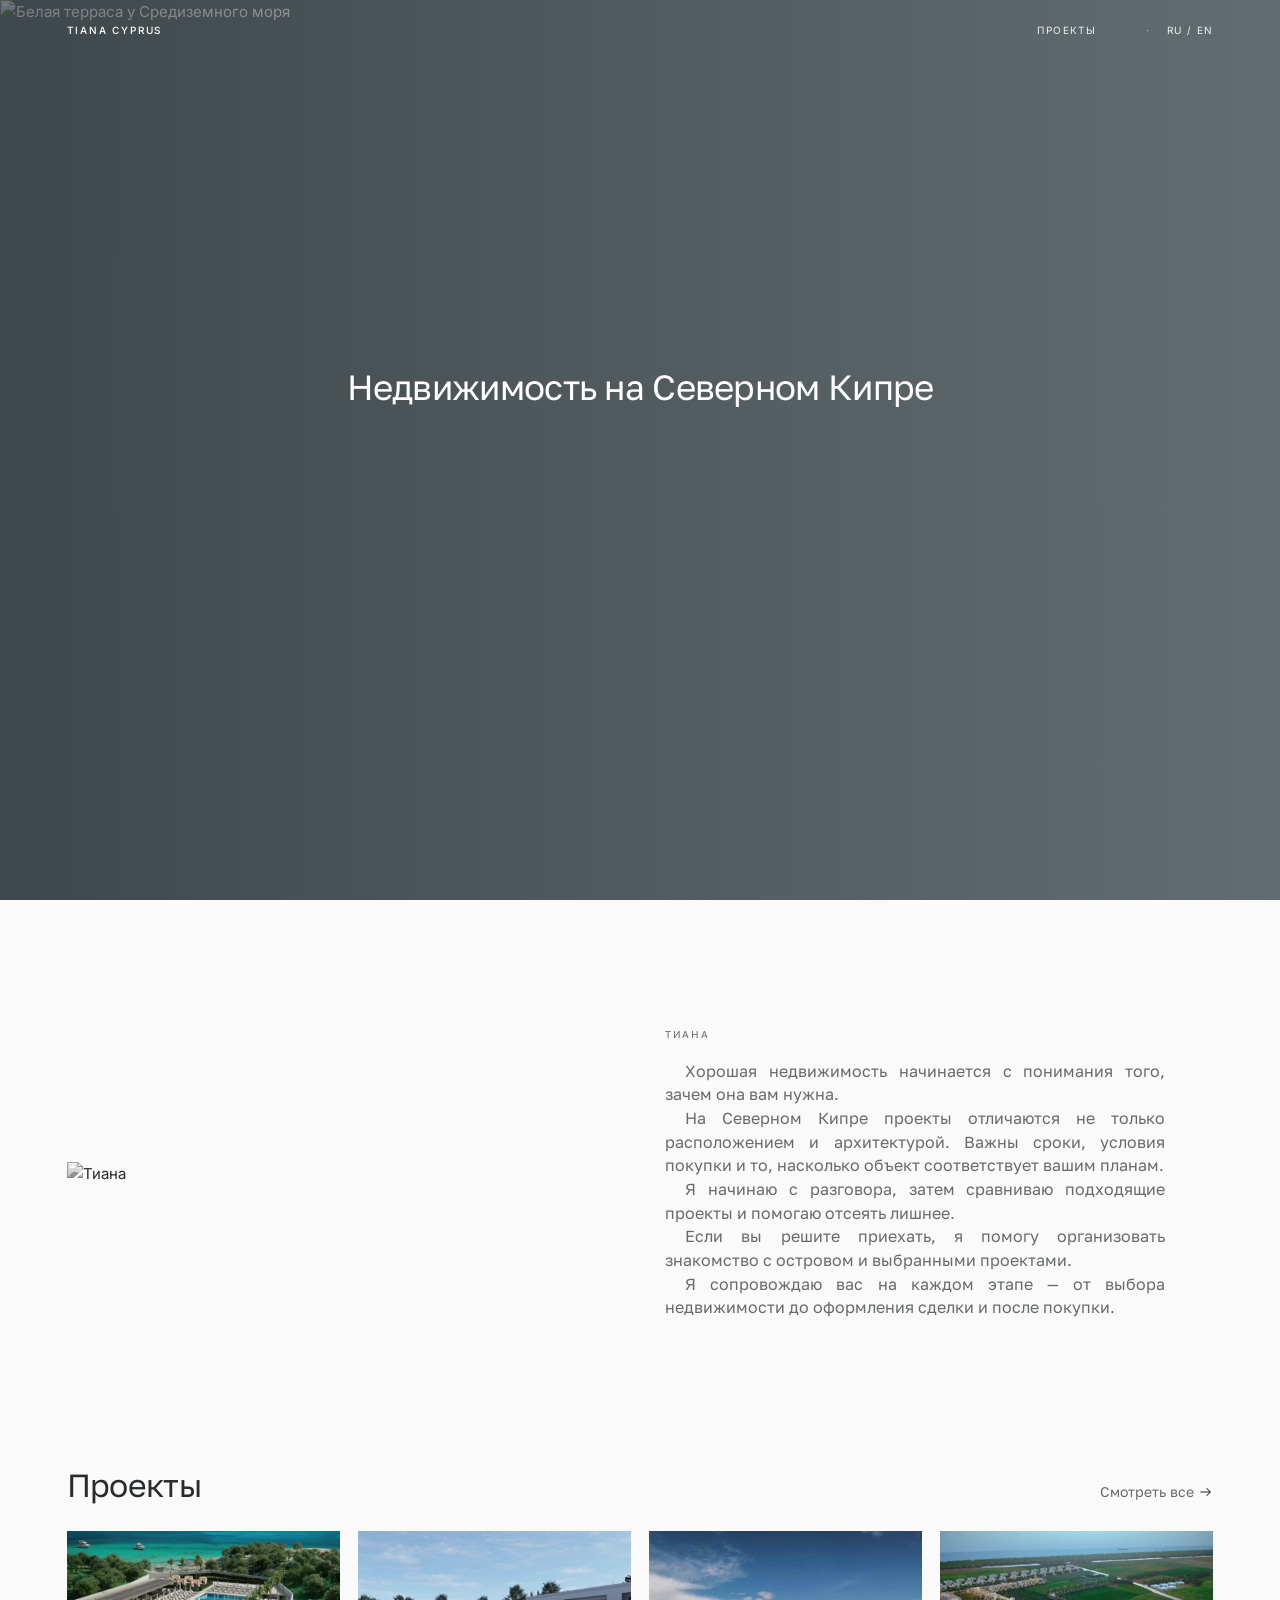
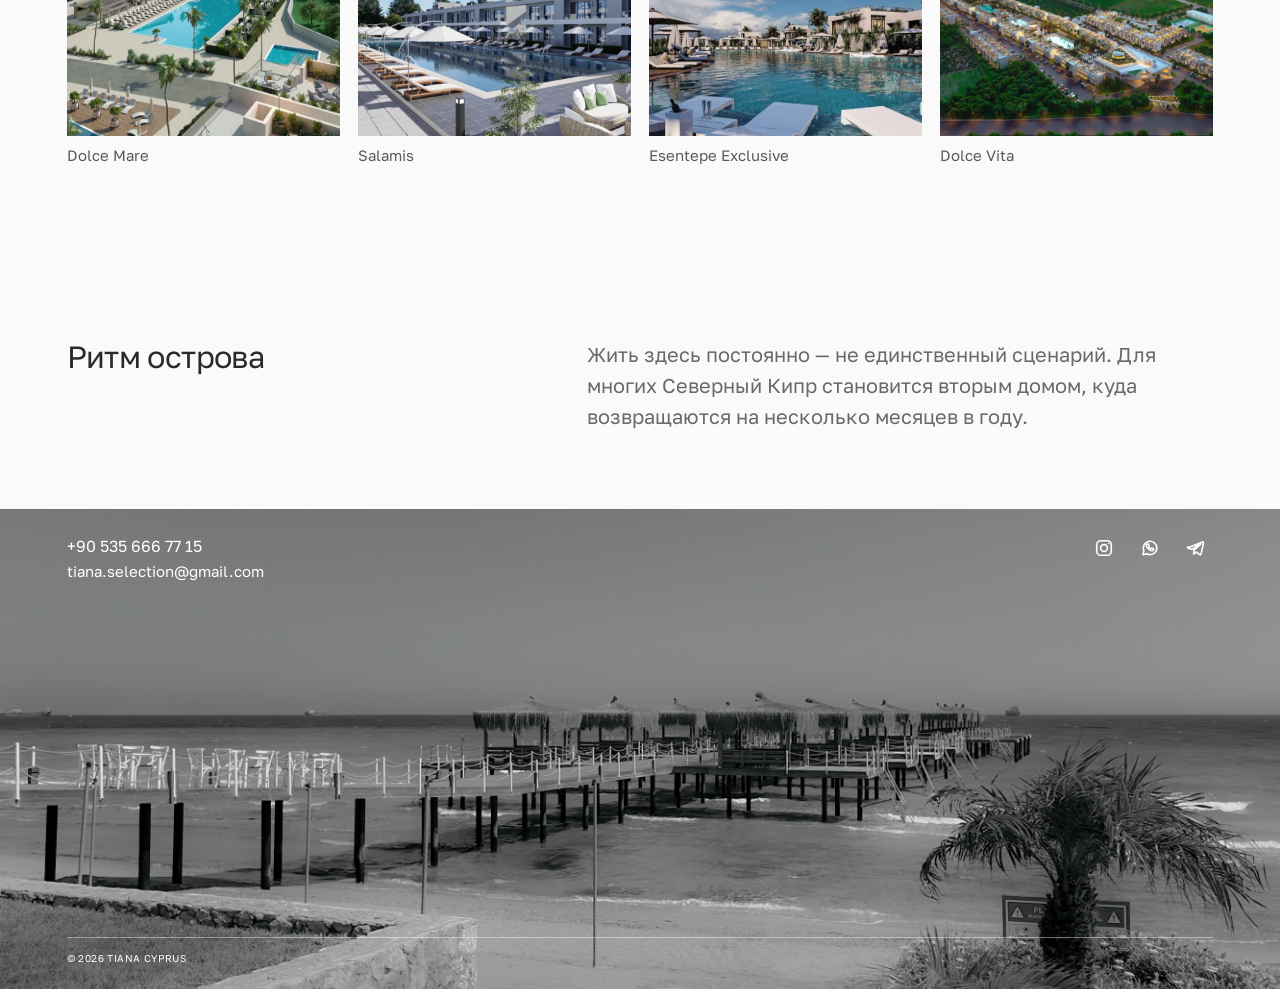
==== commit 9616576d: "Tune justified About typography" ====
--- a/index.html
+++ b/index.html
@@ -848,14 +848,14 @@
   }
   footer#contact .footer-mobile .social svg .icon-dot { fill:#fff !important; stroke:none !important; }
 }
-/* Editorial About composition: justified journal column */
+/* Editorial About composition: justified journal column with restrained Russian hyphenation */
 .about-copy {
   display: flex;
   flex-direction: column;
   align-items: flex-start;
   gap: 18px;
   width: 100%;
-  max-width: 480px;
+  max-width: 500px;
   margin-inline: auto;
 }
 .about-copy .label {
@@ -866,13 +866,15 @@
 }
 .about-note {
   width: 100%;
-  max-width: 480px;
+  max-width: 500px;
   color: var(--soft);
   font: 400 16px/1.48 "Golos Text", sans-serif;
   text-align: justify;
   text-justify: inter-word;
   hyphens: auto;
   -webkit-hyphens: auto;
+  hyphenate-limit-chars: 8 4 4;
+  hyphenate-limit-lines: 1;
   overflow-wrap: normal;
 }
 .about-note p {
@@ -886,14 +888,16 @@
   text-justify: inter-word;
   hyphens: auto;
   -webkit-hyphens: auto;
+  hyphenate-limit-chars: 8 4 4;
+  hyphenate-limit-lines: 1;
 }
 .about.section { padding-bottom: clamp(52px, 6vw, 76px); }
 @media (max-width: 760px) {
   .about { align-items: start; gap: 24px; }
   .about-copy {
-    width: 100%;
+    width: min(calc(100vw - 36px), 480px);
     max-width: 480px;
-    margin: 0 auto;
+    margin: 0 0 0 calc((100vw - min(calc(100vw - 36px), 480px)) / 2 - var(--gutter));
     gap: 16px;
   }
   .about-copy .label { font-size: 10px; }
@@ -905,6 +909,8 @@
     text-justify: inter-word;
     hyphens: auto;
     -webkit-hyphens: auto;
+    hyphenate-limit-chars: 8 4 4;
+    hyphenate-limit-lines: 1;
   }
   .about-note { max-width: 100%; }
   .about.section { padding-bottom: 56px; }
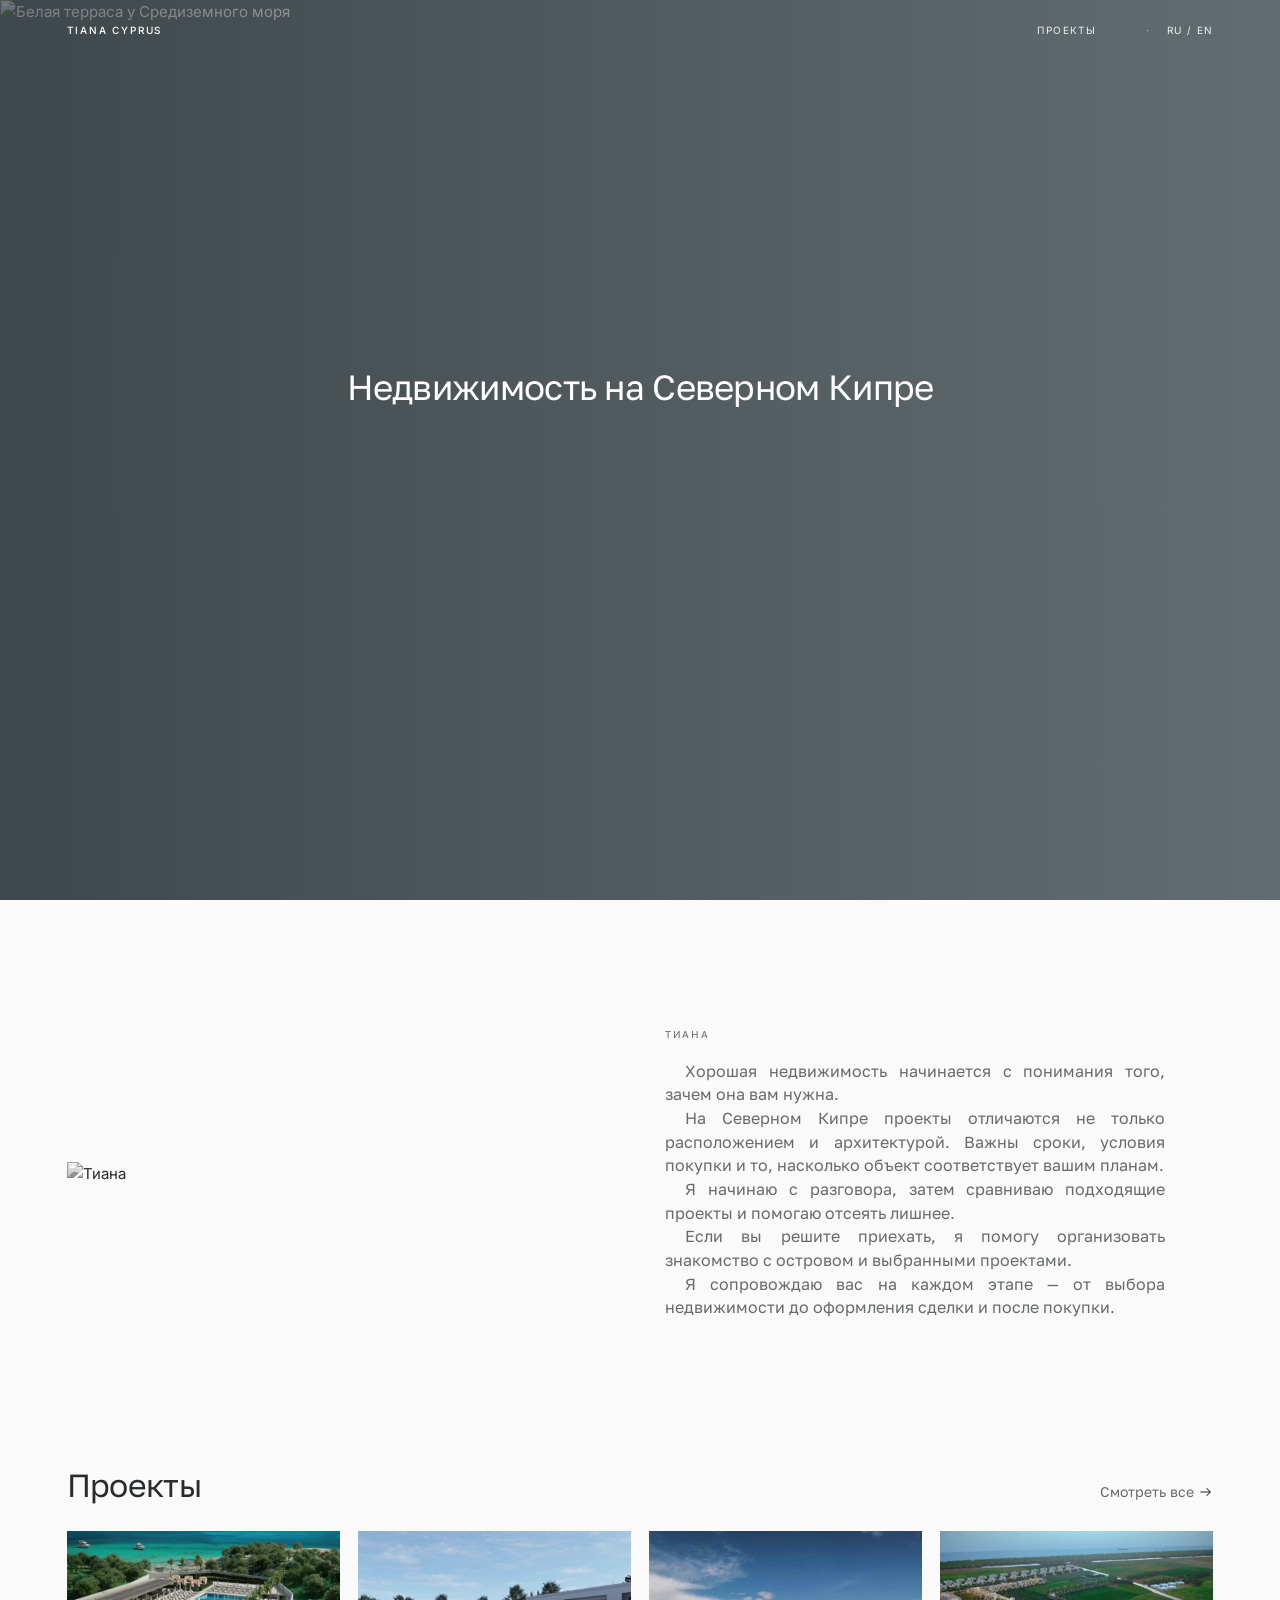
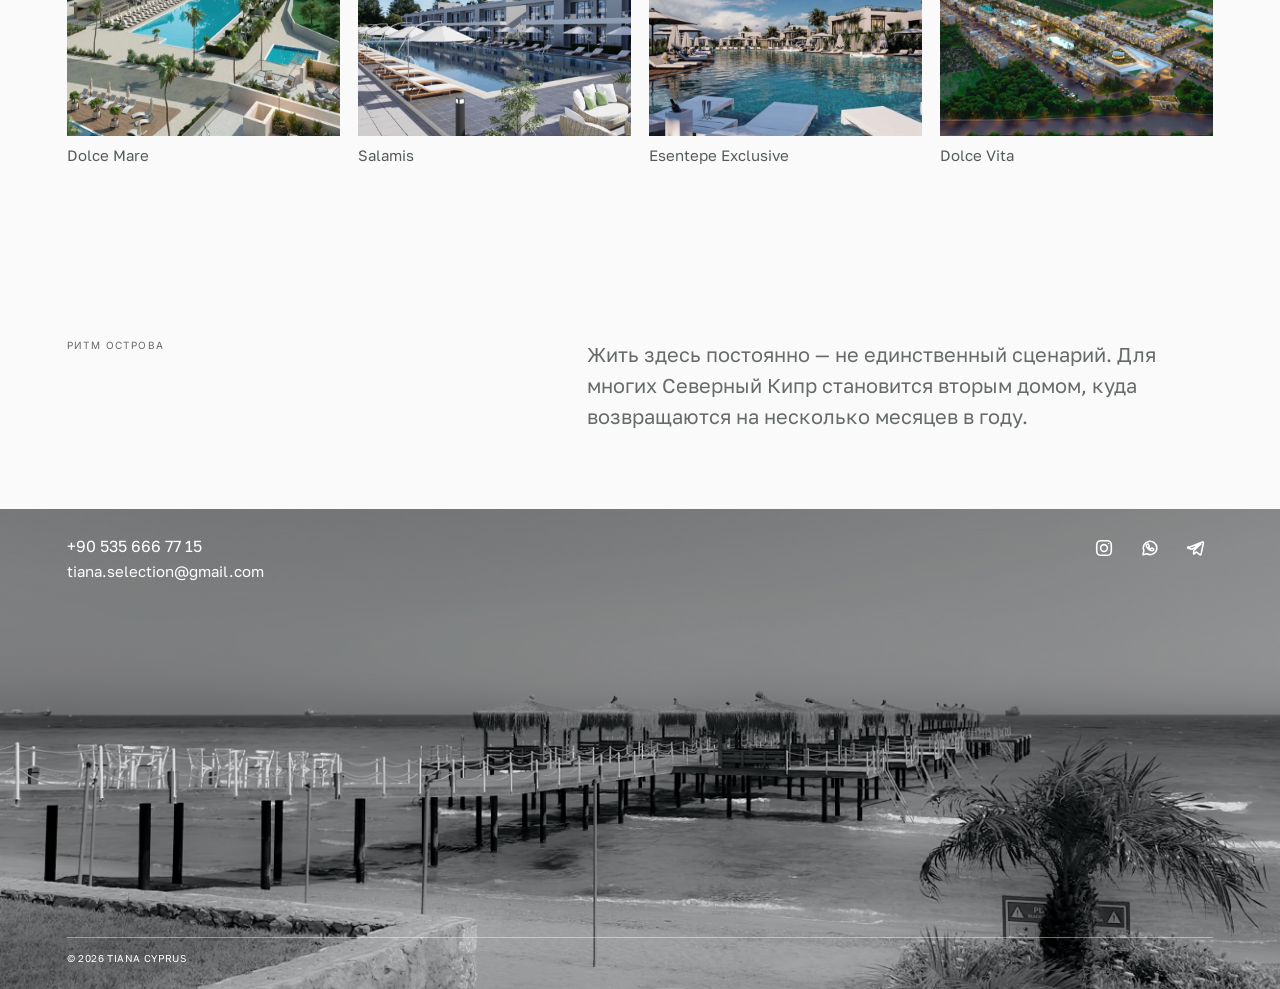
==== commit ab26cf3b: "Align mobile About and simplify island rhythm label" ====
--- a/index.html
+++ b/index.html
@@ -227,7 +227,7 @@
     <figure class="project-slide"><img src="/preview/assets/projects/seafront.jpg" alt="Seafront" loading="lazy"><figcaption>Seafront</figcaption></figure>
   </div>
 </section>
-<section class="island-copy wrap" id="cyprus"><h2>Ритм острова</h2><p>Жить здесь постоянно — не единственный сценарий. Для многих Северный Кипр становится вторым домом, куда возвращаются на несколько месяцев в году.</p></section>
+<section class="island-copy wrap" id="cyprus"><h2>РИТМ ОСТРОВА</h2><p>Жить здесь постоянно — не единственный сценарий. Для многих Северный Кипр становится вторым домом, куда возвращаются на несколько месяцев в году.</p></section>
 </main>
 <footer id="contact" class="footer-one-image">
 <div class="footer-desktop" aria-label="Контакты TIANA CYPRUS">
@@ -892,27 +892,38 @@
   hyphenate-limit-lines: 1;
 }
 .about.section { padding-bottom: clamp(52px, 6vw, 76px); }
+.island-copy h2 {
+  margin: 0;
+  font: 400 10px/1.35 var(--sans);
+  letter-spacing: .14em;
+  text-transform: uppercase;
+  color: var(--soft);
+}
+
 @media (max-width: 760px) {
   .about { align-items: start; gap: 24px; }
   .about-copy {
-    width: min(calc(100vw - 36px), 480px);
-    max-width: 480px;
-    margin: 0 0 0 calc((100vw - min(calc(100vw - 36px), 480px)) / 2 - var(--gutter));
+    width: min(310px, calc(100vw - 48px));
+    max-width: 310px;
+    margin-inline: 0;
     gap: 16px;
   }
   .about-copy .label { font-size: 10px; }
   .about-note,
   .about-note p {
     font-size: 14.5px;
-    line-height: 1.46;
-    text-align: justify;
-    text-justify: inter-word;
-    hyphens: auto;
-    -webkit-hyphens: auto;
-    hyphenate-limit-chars: 8 4 4;
-    hyphenate-limit-lines: 1;
-  }
+    line-height: 1.43;
+    text-align: left;
+    text-align-last: left;
+    hyphens: none;
+    -webkit-hyphens: none;
+    text-wrap: pretty;
+  }
+  .about-note p { text-indent: 1em; }
   .about-note { max-width: 100%; }
   .about.section { padding-bottom: 56px; }
+  .island-copy { gap: 10px; }
+  .island-copy.wrap { padding-block-start: 38px; }
+  .island-copy p { text-align: left; }
 }
 </style>
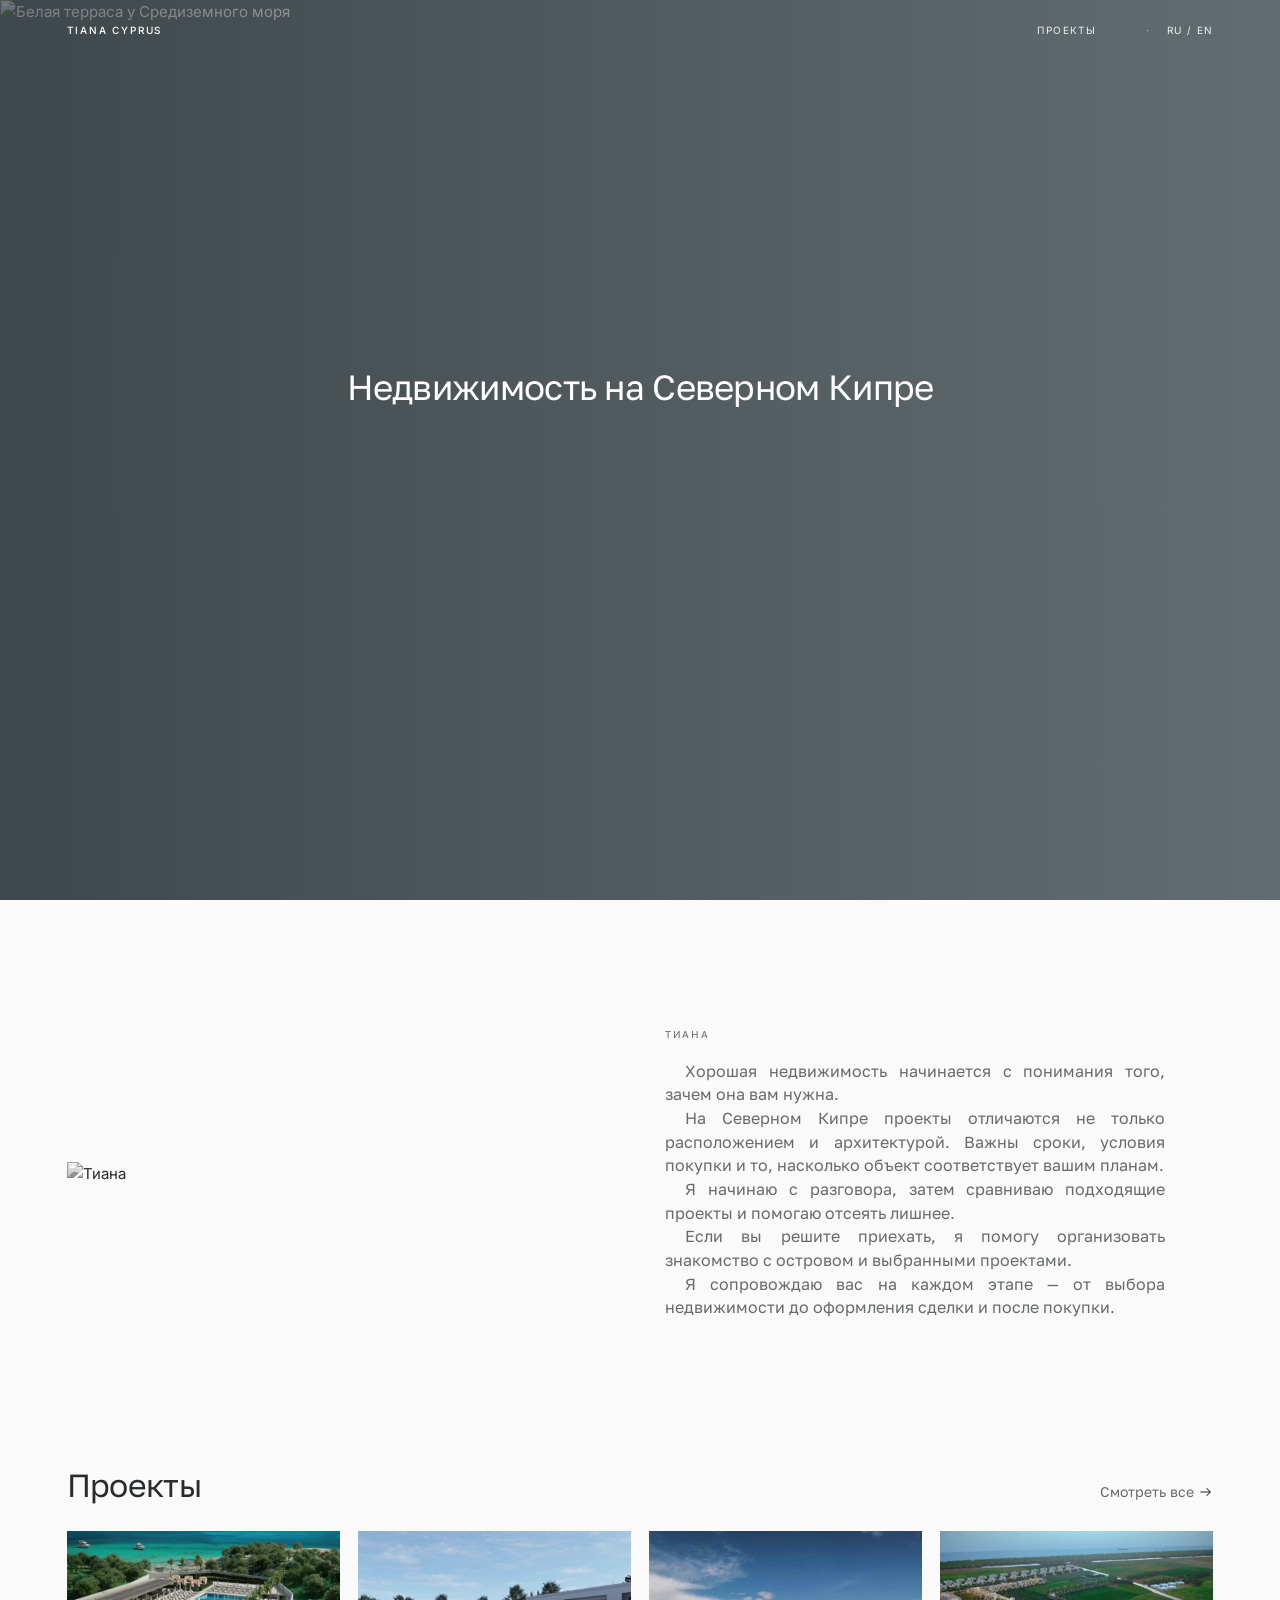
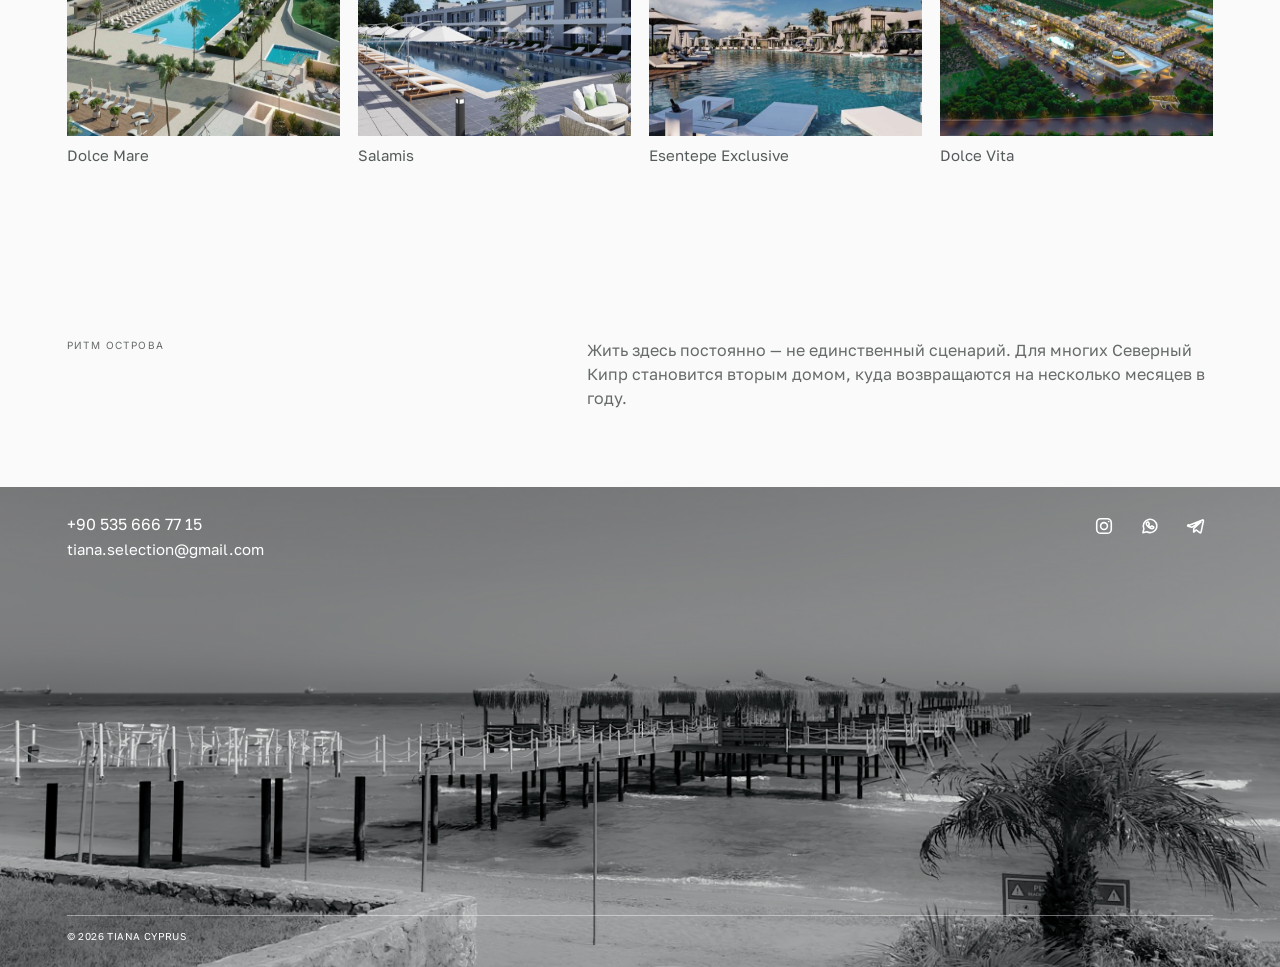
==== commit 24a6120e: "Reduce island rhythm text to body size" ====
--- a/index.html
+++ b/index.html
@@ -899,6 +899,12 @@
   text-transform: uppercase;
   color: var(--soft);
 }
+.island-copy p {
+  color: var(--soft);
+  font: 400 16px/1.48 "Golos Text", sans-serif;
+  text-align: left;
+  text-indent: 0;
+}
 
 @media (max-width: 760px) {
   .about { align-items: start; gap: 24px; }
@@ -924,6 +930,11 @@
   .about.section { padding-bottom: 56px; }
   .island-copy { gap: 10px; }
   .island-copy.wrap { padding-block-start: 38px; }
-  .island-copy p { text-align: left; }
+  .island-copy p {
+    font-size: 14.5px;
+    line-height: 1.43;
+    text-align: left;
+    text-indent: 0;
+  }
 }
 </style>
